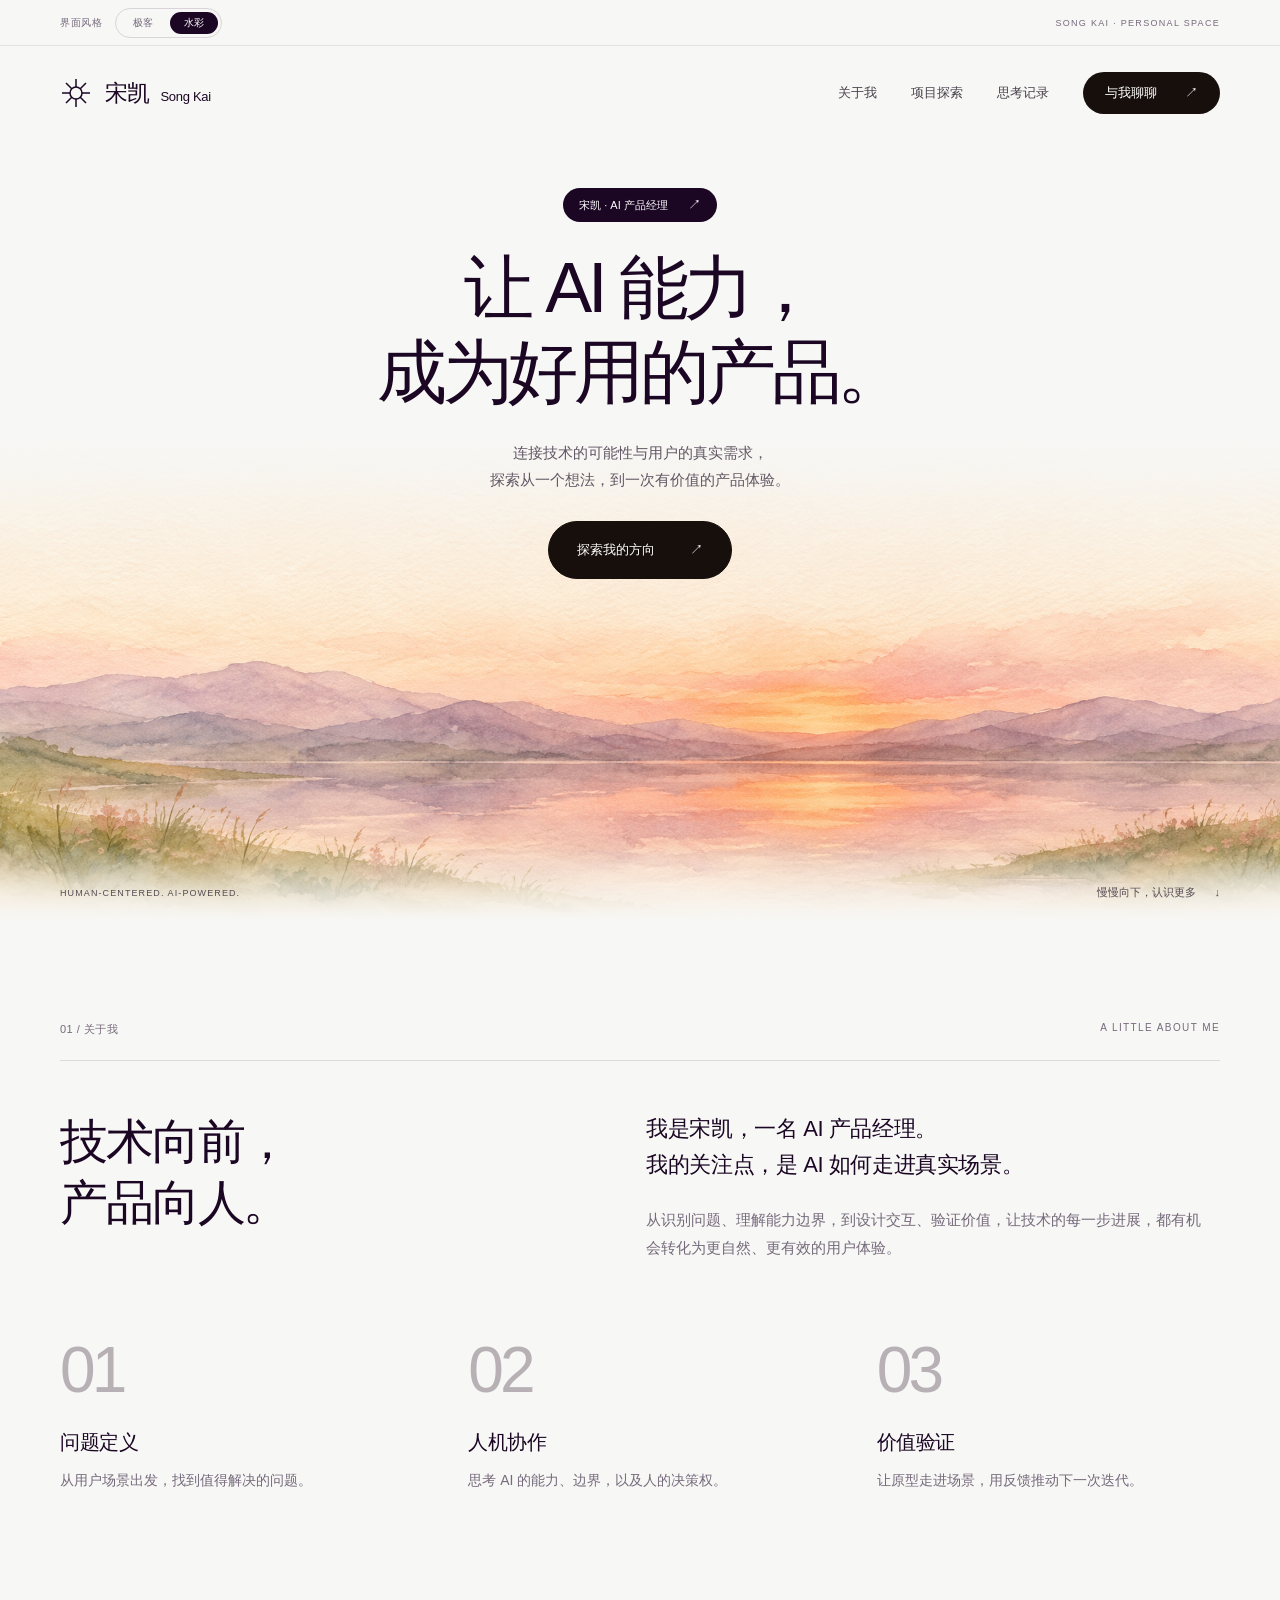
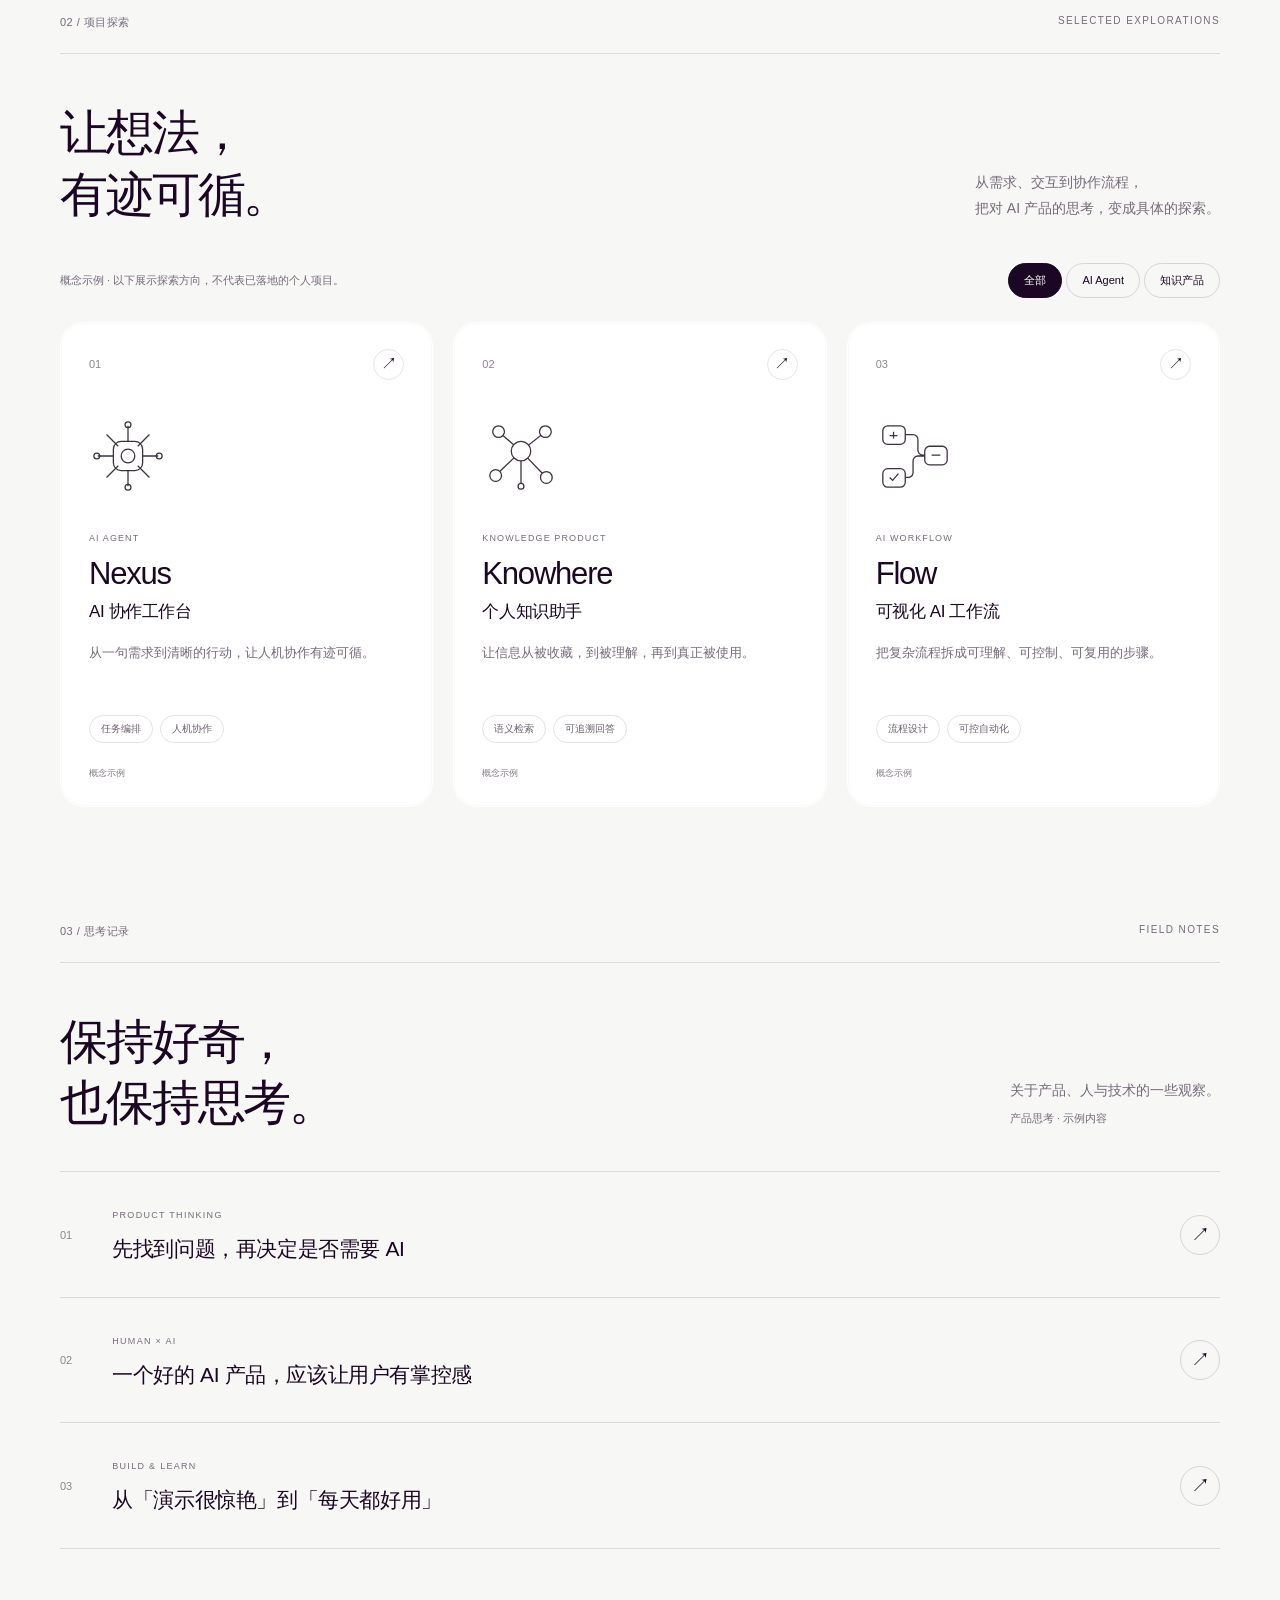
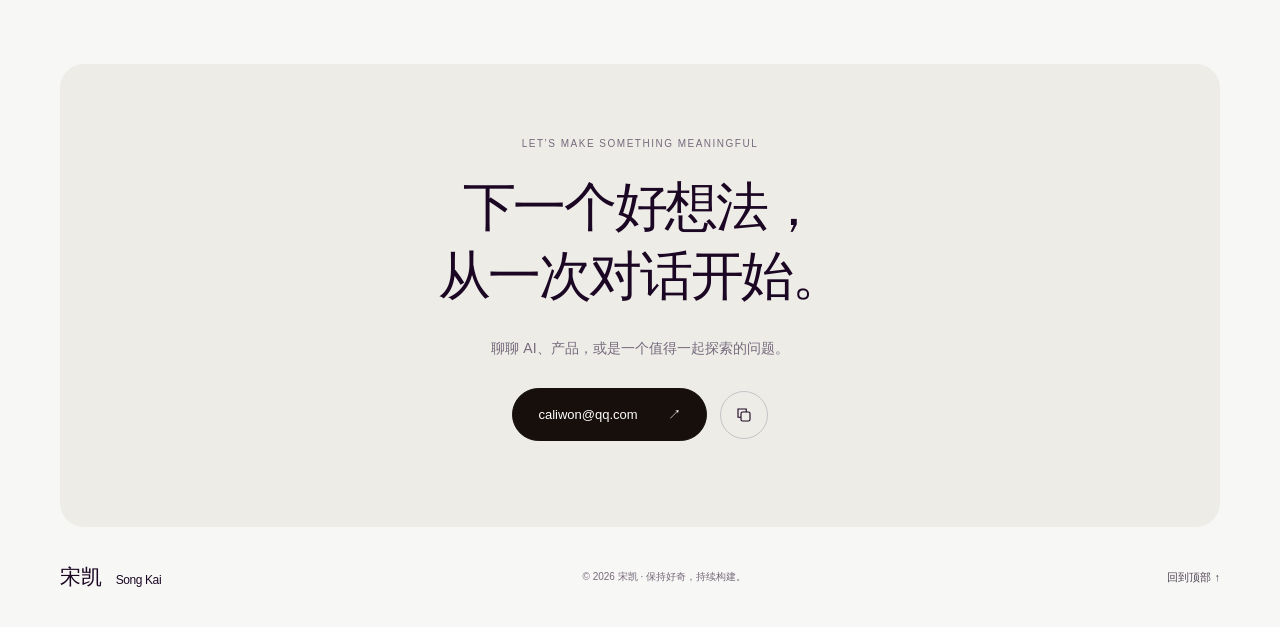
==== editorial.html @ 552deea8 "Add watercolor design with switchable original view" ====
<!doctype html>
<html lang="zh-CN">
<head>
  <meta charset="UTF-8">
  <meta name="viewport" content="width=device-width, initial-scale=1">
  <meta name="theme-color" content="#f7f7f5">
  <meta name="description" content="宋凯 · AI 产品经理。在技术的可能与人的需要之间，探索有价值的产品体验。">
  <title>宋凯 Song Kai · AI 产品经理 · 水彩版</title>
  <link rel="icon" href="assets/favicon-editorial.svg" type="image/svg+xml">
  <link rel="stylesheet" href="editorial.css">
  <link rel="stylesheet" href="style-switcher.css">
  <script src="script.js" defer></script>
</head>
<body class="editorial">
  <a class="skip-link" href="#main">跳转到主要内容</a>
  <div class="style-bar"><div class="style-bar-inner"><span class="style-label">界面风格</span><div class="style-switch" role="group" aria-label="切换网站风格"><a href="index.html">极客</a><a href="editorial.html" aria-current="page">水彩</a></div><span class="style-bar-note">SONG KAI · PERSONAL SPACE</span></div></div>
  <header class="header wrap">
    <a class="brand" href="#" aria-label="宋凯，返回首页"><svg class="brand-mark" viewBox="0 0 32 32" fill="none" stroke="currentColor" stroke-width="1.5" aria-hidden="true"><path d="M16 2v28M2 16h28M6 6l20 20M6 26L26 6"/><circle cx="16" cy="16" r="6" fill="#f7f7f5"/></svg><span>宋凯<span class="brand-en">Song Kai</span></span></a>
    <button class="menu-toggle" aria-controls="nav" aria-expanded="false" aria-label="打开导航"><span></span><span></span></button>
    <nav id="nav" aria-label="主导航"><a href="#about">关于我</a><a href="#work">项目探索</a><a href="#notes">思考记录</a><a class="nav-contact" href="#contact">与我聊聊 <span>↗</span></a></nav>
  </header>
  <main id="main">
    <section class="hero" aria-labelledby="hero-title">
      <div class="hero-copy wrap">
        <p class="announcement">宋凯 · AI 产品经理 <span>↗</span></p>
        <h1 id="hero-title">让 AI 能力，<br>成为好用的产品。</h1>
        <p class="hero-description">连接技术的可能性与用户的真实需求，<br>探索从一个想法，到一次有价值的产品体验。</p>
        <a class="button primary" href="#work">探索我的方向 <span>↗</span></a>
      </div>
      <figure class="landscape" aria-hidden="true"><img src="assets/sunset-watercolor.png" alt="" width="2172" height="724" fetchpriority="high"></figure>
      <div class="hero-foot wrap"><span>HUMAN-CENTERED. AI-POWERED.</span><a href="#about">慢慢向下，认识更多 <span>↓</span></a></div>
    </section>

    <section id="about" class="about wrap section-space" aria-labelledby="about-title">
      <div class="section-label"><span>01 / 关于我</span><span>A LITTLE ABOUT ME</span></div>
      <div class="about-intro"><h2 id="about-title">技术向前，<br>产品向人。</h2><div><p class="lead">我是宋凯，一名 AI 产品经理。<br>我的关注点，是 AI 如何走进真实场景。</p><p class="body-copy">从识别问题、理解能力边界，到设计交互、验证价值，让技术的每一步进展，都有机会转化为更自然、更有效的用户体验。</p></div></div>
      <div class="principles"><article><span class="principle-index">01</span><h3>问题定义</h3><p>从用户场景出发，找到值得解决的问题。</p></article><article><span class="principle-index">02</span><h3>人机协作</h3><p>思考 AI 的能力、边界，以及人的决策权。</p></article><article><span class="principle-index">03</span><h3>价值验证</h3><p>让原型走进场景，用反馈推动下一次迭代。</p></article></div>
    </section>

    <section id="work" class="work wrap section-space" aria-labelledby="work-title">
      <div class="section-label"><span>02 / 项目探索</span><span>SELECTED EXPLORATIONS</span></div>
      <div class="section-title-row"><h2 id="work-title">让想法，<br>有迹可循。</h2><p class="section-description">从需求、交互到协作流程，<br>把对 AI 产品的思考，变成具体的探索。</p></div>
      <div class="work-toolbar"><p>概念示例 · 以下展示探索方向，不代表已落地的个人项目。</p><div class="filters" role="group" aria-label="按项目类型筛选"><button class="active" data-filter="all" aria-pressed="true">全部</button><button data-filter="agent" aria-pressed="false">AI Agent</button><button data-filter="knowledge" aria-pressed="false">知识产品</button></div></div>
      <div class="project-grid">
        <button class="project-card" data-category="agent" data-project="copilot" aria-haspopup="dialog"><div class="project-card-top"><span class="project-number">01</span><span class="round-arrow">↗</span></div><svg class="project-symbol" viewBox="0 0 80 80" fill="none" stroke="currentColor" stroke-width="1.3" aria-hidden="true"><rect x="25" y="25" width="30" height="30" rx="8"/><circle cx="40" cy="40" r="7"/><path d="M40 9v16M40 55v16M9 40h16M55 40h16M18 18l12 12M50 50l12 12M18 62l12-12M50 30l12-12"/><circle cx="40" cy="8" r="3"/><circle cx="72" cy="40" r="3"/><circle cx="40" cy="72" r="3"/><circle cx="8" cy="40" r="3"/></svg><div class="project-kicker">AI AGENT</div><h3>Nexus<span>AI 协作工作台</span></h3><p>从一句需求到清晰的行动，让人机协作有迹可循。</p><div class="project-tags"><span>任务编排</span><span>人机协作</span></div><span class="concept-label">概念示例</span></button>
        <button class="project-card" data-category="knowledge" data-project="knowledge" aria-haspopup="dialog"><div class="project-card-top"><span class="project-number">02</span><span class="round-arrow">↗</span></div><svg class="project-symbol" viewBox="0 0 80 80" fill="none" stroke="currentColor" stroke-width="1.3" aria-hidden="true"><path d="M40 35L18 16M40 35l24-19M40 35L15 59M40 35l25 26M40 35v36"/><circle cx="40" cy="35" r="10" fill="#fff"/><circle cx="17" cy="15" r="6" fill="#fff"/><circle cx="65" cy="15" r="6" fill="#fff"/><circle cx="14" cy="60" r="6" fill="#fff"/><circle cx="66" cy="62" r="6" fill="#fff"/><circle cx="40" cy="71" r="3" fill="#fff"/></svg><div class="project-kicker">KNOWLEDGE PRODUCT</div><h3>Knowhere<span>个人知识助手</span></h3><p>让信息从被收藏，到被理解，再到真正被使用。</p><div class="project-tags"><span>语义检索</span><span>可追溯回答</span></div><span class="concept-label">概念示例</span></button>
        <button class="project-card" data-category="agent" data-project="flow" aria-haspopup="dialog"><div class="project-card-top"><span class="project-number">03</span><span class="round-arrow">↗</span></div><svg class="project-symbol" viewBox="0 0 80 80" fill="none" stroke="currentColor" stroke-width="1.3" aria-hidden="true"><rect x="7" y="9" width="23" height="19" rx="5"/><rect x="50" y="30" width="23" height="19" rx="5"/><rect x="7" y="53" width="23" height="19" rx="5"/><path d="M30 18h8a5 5 0 0 1 5 5v11a5 5 0 0 0 5 5h2M50 40h-7a5 5 0 0 0-5 5v12a5 5 0 0 1-5 5h-3M57 39h9M18 15v7M14 19h8M14 62l3 3 6-7"/></svg><div class="project-kicker">AI WORKFLOW</div><h3>Flow<span>可视化 AI 工作流</span></h3><p>把复杂流程拆成可理解、可控制、可复用的步骤。</p><div class="project-tags"><span>流程设计</span><span>可控自动化</span></div><span class="concept-label">概念示例</span></button>
      </div><p class="filter-status sr-only" aria-live="polite"></p>
    </section>

    <section id="notes" class="notes wrap section-space" aria-labelledby="notes-title">
      <div class="section-label"><span>03 / 思考记录</span><span>FIELD NOTES</span></div>
      <div class="section-title-row"><h2 id="notes-title">保持好奇，<br>也保持思考。</h2><p class="section-description">关于产品、人与技术的一些观察。<br><span class="sample-caption">产品思考 · 示例内容</span></p></div>
      <div class="notes-list"><button data-note="problem" aria-haspopup="dialog"><span class="note-index">01</span><div><span class="note-category">PRODUCT THINKING</span><h3>先找到问题，再决定是否需要 AI</h3></div><span class="note-end" aria-hidden="true">↗</span></button><button data-note="trust" aria-haspopup="dialog"><span class="note-index">02</span><div><span class="note-category">HUMAN × AI</span><h3>一个好的 AI 产品，应该让用户有掌控感</h3></div><span class="note-end" aria-hidden="true">↗</span></button><button data-note="evaluation" aria-haspopup="dialog"><span class="note-index">03</span><div><span class="note-category">BUILD & LEARN</span><h3>从「演示很惊艳」到「每天都好用」</h3></div><span class="note-end" aria-hidden="true">↗</span></button></div>
    </section>

    <section id="contact" class="contact wrap" aria-labelledby="contact-title"><div class="contact-panel"><p class="eyebrow">LET’S MAKE SOMETHING MEANINGFUL</p><h2 id="contact-title">下一个好想法，<br>从一次对话开始。</h2><p class="contact-description">聊聊 AI、产品，或是一个值得一起探索的问题。</p><div class="contact-actions"><a class="button primary" href="mailto:caliwon@qq.com">caliwon@qq.com <span>↗</span></a><button class="copy-email" aria-label="复制邮箱地址" title="复制邮箱地址"><svg viewBox="0 0 24 24" fill="none" stroke="currentColor" stroke-width="1.5" aria-hidden="true"><rect x="8" y="8" width="12" height="12" rx="2"/><path d="M15 8V4H4v11h4"/></svg></button></div><p class="copy-status" aria-live="polite"></p></div></section>
  </main>
  <footer class="footer wrap"><a class="footer-brand" href="#">宋凯 <span>Song Kai</span></a><span>© <span id="year">2026</span> 宋凯 · 保持好奇，持续构建。</span><a href="#">回到顶部 ↑</a></footer>
  <dialog id="detail-dialog" aria-labelledby="dialog-title"><div class="dialog-top"><span id="dialog-kicker" class="eyebrow"></span><button class="dialog-close" aria-label="关闭详情">×</button></div><h2 id="dialog-title"></h2><div id="dialog-content"></div><button class="button dialog-done">返回探索 <span>↗</span></button></dialog>
</body>
</html>
---- editorial.css ----
@charset "UTF-8";
:root {
  color-scheme: light;
  --ink: #1b0624;
  --espresso: #160f0c;
  --muted: #766a7c;
  --body: #444444;
  --canvas: #f7f7f5;
  --bone: #edece7;
  --line: #dedbd7;
  --font: "Inter", "Helvetica Neue", -apple-system, BlinkMacSystemFont, "Segoe UI", "PingFang SC", "Microsoft YaHei", sans-serif;
}
* { box-sizing: border-box; }
html { scroll-behavior: smooth; scroll-padding-top: 36px; }
body { margin: 0; background: var(--canvas); color: var(--ink); font-family: var(--font); -webkit-font-smoothing: antialiased; font-feature-settings: "cv03", "cv04", "cv09", "cv11", "tnum"; }
button, a { -webkit-tap-highlight-color: transparent; touch-action: manipulation; }
a { color: inherit; text-decoration: none; }
button { color: inherit; font: inherit; cursor: pointer; }
button:focus-visible, a:focus-visible { outline: 2px solid var(--ink); outline-offset: 5px; }
::selection { color: #fff; background: #4b3d4d; }
.wrap { width: min(100%, 1320px); margin: 0 auto; padding-left: 60px; padding-right: 60px; }
.header { height: 94px; display: flex; justify-content: space-between; align-items: center; gap: 36px; }
.brand { display: flex; align-items: center; gap: 13px; font-size: 23px; font-weight: 500; letter-spacing: -.8px; }
.brand-mark { width: 32px; height: 32px; }
.brand-en { margin-left: 11px; font-size: 13px; font-weight: 400; letter-spacing: -.3px; }
.header nav { display: flex; gap: 34px; align-items: center; font-size: 13px; color: #49414c; }
.header nav a:not(.nav-contact):hover { text-decoration: underline; text-underline-offset: 6px; }
.nav-contact { display: flex; align-items: center; gap: 28px; background: var(--espresso); color: #fff; padding: 12px 22px; border-radius: 999px; }
.nav-contact:hover, .primary:hover { background: #3a2d39; }
.menu-toggle { display: none; }
.hero { min-height: 780px; position: relative; isolation: isolate; overflow: hidden; }
.hero-copy { position: relative; z-index: 2; text-align: center; padding-top: 48px; }
.announcement { display: inline-flex; align-items: center; gap: 20px; background: var(--ink); color: #fff; border-radius: 999px; padding: 8px 16px; margin: 0 0 24px; font-size: 11px; font-weight: 400; }
.announcement span { font-size: 13px; }
h1 { font-size: clamp(48px, 5.5vw, 76px); line-height: 1.19; letter-spacing: -.06em; font-weight: 400; margin: 0; }
.hero-description { font-size: 15px; line-height: 1.85; color: #625765; margin: 25px 0 27px; }
.button { display: inline-flex; justify-content: center; align-items: center; gap: 30px; border: 1px solid var(--line); border-radius: 999px; padding: 16px 25px; font-size: 13px; line-height: 1.5; background: transparent; transition: background .18s; }
.primary { background: var(--espresso); color: #fff; border-color: var(--espresso); }
.hero .button { padding: 18px 28px; gap: 35px; }
.landscape { position: absolute; inset: auto 0 0; height: 480px; margin: 0; z-index: 0; pointer-events: none; }
.landscape img { width: 100%; height: 100%; object-fit: cover; object-position: center 55%; display: block; }
.landscape::before { content: ""; position: absolute; inset: -1px 0 0; background: linear-gradient(to bottom, var(--canvas) 0%, #f7f7f5d9 8%, #f7f7f580 19%, #f7f7f500 40%); }
.landscape::after { content: ""; position: absolute; inset: 0 0 -1px; background: linear-gradient(to top, var(--canvas) 0%, #f7f7f5c0 3%, #f7f7f500 16%); }
.hero-foot { position: absolute; z-index: 2; left: 50%; bottom: 20px; transform: translateX(-50%); display: flex; justify-content: space-between; align-items: center; color: #564b52; font-size: 9px; letter-spacing: 1.1px; }
.hero-foot a { font-size: 11px; letter-spacing: 0; }
.hero-foot a span { margin-left: 15px; }
.section-space { padding-top: 102px; padding-bottom: 15px; }
.section-label { display: flex; justify-content: space-between; font-size: 11px; color: var(--muted); padding-bottom: 23px; border-bottom: 1px solid var(--line); letter-spacing: .5px; }
.section-label span:last-child { font-size: 10px; letter-spacing: 1.4px; }
h2 { font-size: 48px; line-height: 1.28; font-weight: 400; letter-spacing: -.045em; margin: 0; }
.about-intro { display: grid; grid-template-columns: 1fr 1.18fr; gap: 100px; padding-top: 50px; }
.lead { font-size: 22px; line-height: 1.65; letter-spacing: -.4px; margin: 0 0 22px; }
.body-copy { font-size: 15px; line-height: 1.9; color: var(--muted); margin: 0; max-width: 560px; }
.principles { margin-top: 62px; display: grid; grid-template-columns: repeat(3, 1fr); gap: 65px; }
.principles article { padding: 10px 0 5px; }
.principle-index { display: block; font-size: 64px; line-height: 1.1; font-weight: 400; letter-spacing: -.06em; color: #b7b1b6; margin-bottom: 24px; }
.principles h3 { font-size: 20px; letter-spacing: -.5px; font-weight: 500; margin: 0 0 12px; }
.principles p { font-size: 14px; line-height: 1.8; color: var(--muted); margin: 0; }
.section-title-row { display: flex; justify-content: space-between; align-items: flex-end; gap: 40px; margin-top: 48px; }
.section-description { color: var(--muted); font-size: 14px; line-height: 1.9; margin: 0 0 3px; max-width: 420px; }
.work-toolbar { margin: 38px 0 24px; display: flex; justify-content: space-between; align-items: center; gap: 24px; }
.work-toolbar p { font-size: 11px; line-height: 1.7; color: var(--muted); margin: 0; }
.filters { display: flex; gap: 4px; flex-shrink: 0; }
.filters button { padding: 8px 15px; border: 1px solid #d9d4d9; background: transparent; border-radius: 999px; font-size: 11px; line-height: 1.5; }
.filters button.active { border-color: var(--ink); background: var(--ink); color: white; }
.filters button:not(.active):hover { background: var(--bone); }
.project-grid { display: grid; grid-template-columns: repeat(3, 1fr); gap: 20px; }
.project-card { background: #fff; border: 1px solid transparent; border-radius: 24px; padding: 26px 28px; text-align: left; position: relative; min-width: 0; box-shadow: inset 0 0 0 1px #00000006; transition: border-color .2s, background .2s; }
.project-card:hover { border-color: #d4cdd4; background: #fefefd; }
.project-card[hidden] { display: none; }
.project-card-top { display: flex; justify-content: space-between; align-items: center; }
.project-number { color: #8e858e; font-size: 11px; }
.round-arrow { display: flex; align-items: center; justify-content: center; width: 31px; height: 31px; border: 1px solid #e8e4e7; border-radius: 50%; font-size: 16px; }
.project-card:hover .round-arrow { color: #fff; background: var(--ink); border-color: var(--ink); }
.project-symbol { display: block; width: 78px; height: 78px; margin: 37px 0 38px; color: #3c303c; }
.project-kicker { font-size: 9px; color: var(--muted); letter-spacing: 1.1px; margin-bottom: 13px; }
.project-card h3 { font-size: 31px; font-weight: 400; letter-spacing: -1.2px; margin: 0 0 18px; }
.project-card h3 span { display: block; margin-top: 8px; font-size: 17px; letter-spacing: -.4px; }
.project-card p { font-size: 13px; line-height: 1.85; color: var(--muted); margin: 0; min-height: 49px; }
.project-tags { display: flex; gap: 7px; flex-wrap: wrap; margin-top: 25px; }
.project-tags span { padding: 6px 11px; border: 1px solid #e5e1e4; border-radius: 999px; font-size: 10px; color: #6b616e; }
.concept-label { display: block; font-size: 9px; color: #827a83; margin-top: 24px; }
.sample-caption { font-size: 11px; }
.notes-list { margin-top: 38px; }
.notes-list button { display: flex; align-items: center; width: 100%; gap: 40px; padding: 32px 0; text-align: left; border: 0; border-top: 1px solid var(--line); background: transparent; }
.notes-list button:last-child { border-bottom: 1px solid var(--line); }
.note-index { color: #90858e; font-size: 11px; }
.note-category { font-size: 9px; letter-spacing: 1.3px; color: var(--muted); }
.notes-list h3 { font-size: 21px; font-weight: 400; margin: 11px 0 0; letter-spacing: -.4px; line-height: 1.5; }
.note-end { display: flex; justify-content: center; align-items: center; width: 40px; height: 40px; border: 1px solid #d9d3d9; border-radius: 999px; font-size: 19px; margin-left: auto; flex-shrink: 0; }
.notes-list button:hover .note-end { color: #fff; background: var(--ink); }
.notes-list button:hover h3 { text-decoration: underline; text-underline-offset: 6px; text-decoration-thickness: 1px; }
.contact { margin-top: 100px; }
.contact-panel { text-align: center; background: var(--bone); border-radius: 24px; padding: 74px 30px 53px; }
.eyebrow { font-size: 10px; letter-spacing: 1.5px; color: var(--muted); margin: 0 0 24px; }
.contact h2 { font-size: 53px; line-height: 1.3; }
.contact-description { font-size: 14px; color: var(--muted); line-height: 1.8; margin: 25px 0 27px; }
.contact-actions { display: flex; justify-content: center; align-items: center; gap: 13px; }
.copy-email { width: 48px; height: 48px; border: 1px solid #c9c2c9; border-radius: 50%; background: transparent; display: flex; align-items: center; justify-content: center; }
.copy-email svg { width: 18px; height: 18px; }
.copy-email:hover { background: #fff9; }
.copy-status { min-height: 18px; margin: 15px 0 0; font-size: 12px; color: #59445a; }
.footer { display: flex; align-items: center; justify-content: space-between; gap: 20px; padding-top: 36px; padding-bottom: 36px; color: var(--muted); font-size: 10px; }
.footer-brand { font-size: 21px; color: var(--ink); font-weight: 500; letter-spacing: -.4px; }
.footer-brand span { font-size: 12px; font-weight: 400; margin-left: 9px; }
.footer>a:last-child { color: #514556; font-size: 11px; }
dialog { width: min(700px, calc(100% - 32px)); max-height: 85vh; padding: 33px 38px; color: var(--ink); background: var(--canvas); border: 1px solid #d9d2db; border-radius: 24px; }
dialog::backdrop { background: #1b062461; backdrop-filter: blur(5px); }
.dialog-top { display: flex; align-items: center; justify-content: space-between; gap: 18px; }
.dialog-top .eyebrow { margin: 0; line-height: 1.8; }
.dialog-close { display: flex; align-items: center; justify-content: center; border: 1px solid #d9d2db; width: 36px; height: 36px; flex-shrink: 0; border-radius: 50%; background: transparent; font-size: 25px; }
dialog h2 { font-size: 29px; line-height: 1.5; letter-spacing: -.8px; margin: 28px 0 24px; }
#dialog-content { color: var(--body); font-size: 14px; line-height: 1.9; }
#dialog-content h3 { font-size: 17px; font-weight: 500; color: var(--ink); margin: 26px 0 10px; }
#dialog-content p { margin: 0 0 16px; }
#dialog-content ul { padding-left: 20px; }
#dialog-content .detail-notice { padding: 14px 17px; background: var(--bone); border-radius: 12px; font-size: 11px; line-height: 1.8; color: #65596a; }
.dialog-done { margin-top: 20px; background: var(--espresso); color: #fff; }
.sr-only { position: absolute; width: 1px; height: 1px; padding: 0; margin: -1px; overflow: hidden; clip: rect(0,0,0,0); white-space: nowrap; border: 0; }
.skip-link { position: fixed; top: -70px; left: 20px; z-index: 20; border-radius: 999px; background: var(--ink); color: #fff; padding: 12px 20px; font-size: 13px; }
.skip-link:focus { top: 10px; }
@media (min-width: 1600px) { .hero { min-height: 850px; }.landscape { height: 530px; }.hero-copy { padding-top: 65px; } }
@media (max-width: 1100px) {
  .wrap { padding-left: 36px; padding-right: 36px; }
  .about-intro { gap: 60px; }
  .principles { gap: 36px; }
  .project-card { padding: 24px; }
  .project-card h3 { font-size: 29px; }
  .project-card p { min-height: 72px; }
  .project-tags { gap: 6px; }
  .project-tags span { padding: 5px 8px; font-size: 9px; }
}
@media (max-width: 800px) {
  .header { height: 84px; gap: 20px; }
  .brand-en { display: none; }
  .header nav { gap: 22px; font-size: 12px; }
  .nav-contact { padding: 11px 17px; gap: 15px; }
  .hero { min-height: 720px; }
  .hero-copy { padding-top: 45px; }
  h1 { font-size: 59px; }
  .hero-description { font-size: 14px; }
  .landscape { height: 380px; }
  .landscape img { object-position: center bottom; }
  .section-space { padding-top: 75px; }
  h2 { font-size: 41px; }
  .about-intro { gap: 42px; grid-template-columns: .9fr 1.1fr; }
  .lead { font-size: 19px; }
  .body-copy { font-size: 13px; }
  .principles { gap: 25px; margin-top: 45px; }
  .principle-index { font-size: 53px; }
  .principles h3 { font-size: 18px; }
  .principles p { font-size: 12px; }
  .section-description { font-size: 12px; }
  .work-toolbar { align-items: flex-start; flex-direction: column; gap: 17px; }
  .project-grid { gap: 14px; grid-template-columns: 1fr; }
  .project-card { display: grid; grid-template-columns: 95px 1fr; column-gap: 25px; padding: 27px; }
  .project-card-top { grid-column: 1 / -1; margin-bottom: 12px; }
  .project-symbol { grid-row: 2 / 6; grid-column: 1; width: 78px; margin: 35px 0; }
  .project-kicker, .project-card h3, .project-card p, .project-tags { grid-column: 2; }
  .project-card h3 { margin-bottom: 14px; }
  .project-card p { min-height: 0; }
  .project-tags { margin-top: 16px; }
  .project-tags span { font-size: 10px; padding: 6px 10px; }
  .concept-label { grid-column: 2; margin-top: 20px; }
  .notes-list h3 { font-size: 18px; }
  .notes-list button { gap: 25px; }
  .contact { margin-top: 75px; }
  .contact h2 { font-size: 44px; }
  .contact-panel { padding: 60px 25px 40px; }
}
@media (max-width: 560px) {
  .wrap { padding-left: 23px; padding-right: 23px; }
  .header { position: relative; z-index: 5; height: 76px; }
  .brand { font-size: 21px; gap: 10px; }
  .brand-en { display: inline; font-size: 12px; }
  .brand-mark { width: 27px; height: 27px; }
  .menu-toggle { display: flex; flex-direction: column; align-items: center; justify-content: center; gap: 6px; width: 40px; height: 40px; background: transparent; border: 1px solid #d8d1d8; border-radius: 50%; }
  .menu-toggle span { width: 16px; height: 1px; background: var(--ink); }
  .header nav { display: none; position: absolute; top: 75px; left: 0; right: 0; flex-direction: column; gap: 0; align-items: stretch; padding: 8px 23px 20px; background: var(--canvas); border-bottom: 1px solid var(--line); }
  .header nav.open { display: flex; }
  .header nav a { padding: 15px 18px; border-radius: 999px; }
  .nav-contact { justify-content: space-between; margin-top: 7px; }
  .hero { min-height: 665px; }
  .hero-copy { padding-top: 32px; }
  .announcement { font-size: 10px; padding: 7px 13px; gap: 17px; margin-bottom: 24px; }
  h1 { font-size: clamp(35px, 10vw, 51px); letter-spacing: -.065em; line-height: 1.3; }
  .hero-description { font-size: 12px; line-height: 1.9; margin: 22px 0 25px; }
  .hero .button { font-size: 12px; padding: 15px 23px; gap: 28px; }
  .landscape { height: 340px; }
  .landscape img { object-position: 50% 60%; }
  .landscape::before { background: linear-gradient(to bottom, var(--canvas), #f7f7f580 17%, transparent 40%); }
  .hero-foot { bottom: 20px; font-size: 6px; letter-spacing: .5px; }
  .hero-foot a { font-size: 9px; }
  .hero-foot a span { margin-left: 7px; }
  .section-space { padding-top: 57px; padding-bottom: 0; }
  .section-label { font-size: 10px; padding-bottom: 19px; }
  .section-label span:last-child { font-size: 7px; letter-spacing: 1px; }
  h2 { font-size: 35px; line-height: 1.35; }
  .about-intro { grid-template-columns: 1fr; gap: 28px; padding-top: 30px; }
  .about-intro h2 br { display: none; }
  .lead { font-size: 18px; margin-bottom: 16px; }
  .body-copy { font-size: 13px; line-height: 1.95; }
  .principles { grid-template-columns: 1fr; gap: 0; margin-top: 32px; }
  .principles article { display: grid; grid-template-columns: 58px 1fr; column-gap: 20px; padding: 20px 0; border-top: 1px solid var(--line); }
  .principle-index { grid-row: 1 / 3; font-size: 41px; margin: 0; align-self: center; }
  .principles h3 { font-size: 16px; margin-bottom: 9px; }
  .principles p { font-size: 12px; }
  .section-title-row { align-items: flex-start; flex-direction: column; margin-top: 30px; gap: 22px; }
  .section-description { font-size: 13px; }
  .work-toolbar { margin: 25px 0 20px; gap: 17px; }
  .work-toolbar p { font-size: 10px; line-height: 1.8; }
  .filters button { padding: 7px 15px; font-size: 11px; }
  .project-grid { gap: 17px; }
  .project-card { display: block; padding: 25px; }
  .project-card-top { margin-bottom: 0; }
  .project-symbol { width: 68px; height: 68px; margin: 25px 0 27px; }
  .project-card h3 { font-size: 33px; }
  .project-card h3 span { font-size: 17px; margin-top: 7px; }
  .project-card p { font-size: 13px; }
  .project-tags { margin-top: 20px; }
  .concept-label { margin-top: 20px; }
  .notes-list { margin-top: 27px; }
  .notes-list button { padding: 25px 0; gap: 16px; }
  .note-index { display: none; }
  .note-category { font-size: 8px; letter-spacing: 1px; }
  .notes-list h3 { font-size: 16px; line-height: 1.75; margin-top: 8px; }
  .note-end { width: 33px; height: 33px; font-size: 16px; }
  .contact { margin-top: 57px; }
  .contact-panel { padding: 43px 18px 30px; }
  .eyebrow { font-size: 8px; letter-spacing: .8px; margin-bottom: 22px; }
  .contact h2 { font-size: clamp(27px, 7.7vw, 36px); letter-spacing: -.06em; line-height: 1.4; }
  .contact-description { font-size: 12px; margin: 20px 0 24px; }
  .contact-actions { gap: 9px; }
  .contact-actions .button { padding: 13px 18px; font-size: 12px; gap: 17px; }
  .copy-email { width: 42px; height: 42px; flex-shrink: 0; }
  .copy-status { font-size: 10px; }
  .footer { flex-wrap: wrap; padding-top: 29px; padding-bottom: 29px; gap: 22px; font-size: 9px; }
  .footer-brand { width: 100%; }
  .footer>a:last-child { font-size: 10px; }
  dialog { padding: 23px; border-radius: 20px; }
  dialog h2 { font-size: 24px; }
  #dialog-content { font-size: 13px; }
  .dialog-top .eyebrow { font-size: 8px; }
}
@media (prefers-reduced-motion: reduce) { html { scroll-behavior: auto; } *, *::before, *::after { transition: none !important; } }
---- style-switcher.css ----
.style-bar{color:#a6b0b5;background:#0b0f12;border-bottom:1px solid #273036;font-family:-apple-system,BlinkMacSystemFont,"Segoe UI","PingFang SC",sans-serif}
.style-bar-inner{max-width:1280px;margin:0 auto;min-height:45px;padding:6px 60px;display:flex;align-items:center;gap:13px}
.style-label{font-size:10px;letter-spacing:.5px}
.style-switch{display:flex;gap:3px;padding:3px;border:1px solid #3a454b;border-radius:999px}
.style-switch a{display:block;text-decoration:none;color:inherit;padding:4px 14px;border-radius:999px;font-size:10px;line-height:1.4;transition:background .15s,color .15s}
.style-switch a[aria-current="page"]{background:#b7f36c;color:#17200f}
.style-switch a:hover{background:#263426;color:#b7f36c}
.style-switch a:focus-visible{outline:2px solid currentColor;outline-offset:3px}
.style-bar-note{margin-left:auto;font-size:9px;letter-spacing:1.3px}
.editorial .style-bar{background:#f7f7f5;color:#766a7c;border-bottom-color:#e5e2df}
.editorial .style-bar-inner{max-width:1320px}
.editorial .style-switch{border-color:#d9d4d9}
.editorial .style-switch a[aria-current="page"]{background:#1b0624;color:#fff}
.editorial .style-switch a:hover{background:#edece7;color:#1b0624}
.editorial .style-switch a[aria-current="page"]:hover{background:#1b0624;color:#fff}
@media(max-width:1100px){.style-bar-inner{padding-left:36px;padding-right:36px}}
@media(max-width:560px){.style-bar-inner{padding-left:23px;padding-right:23px;gap:10px}.style-bar-note{font-size:7px;letter-spacing:.5px}.style-switch a{padding:5px 12px}}
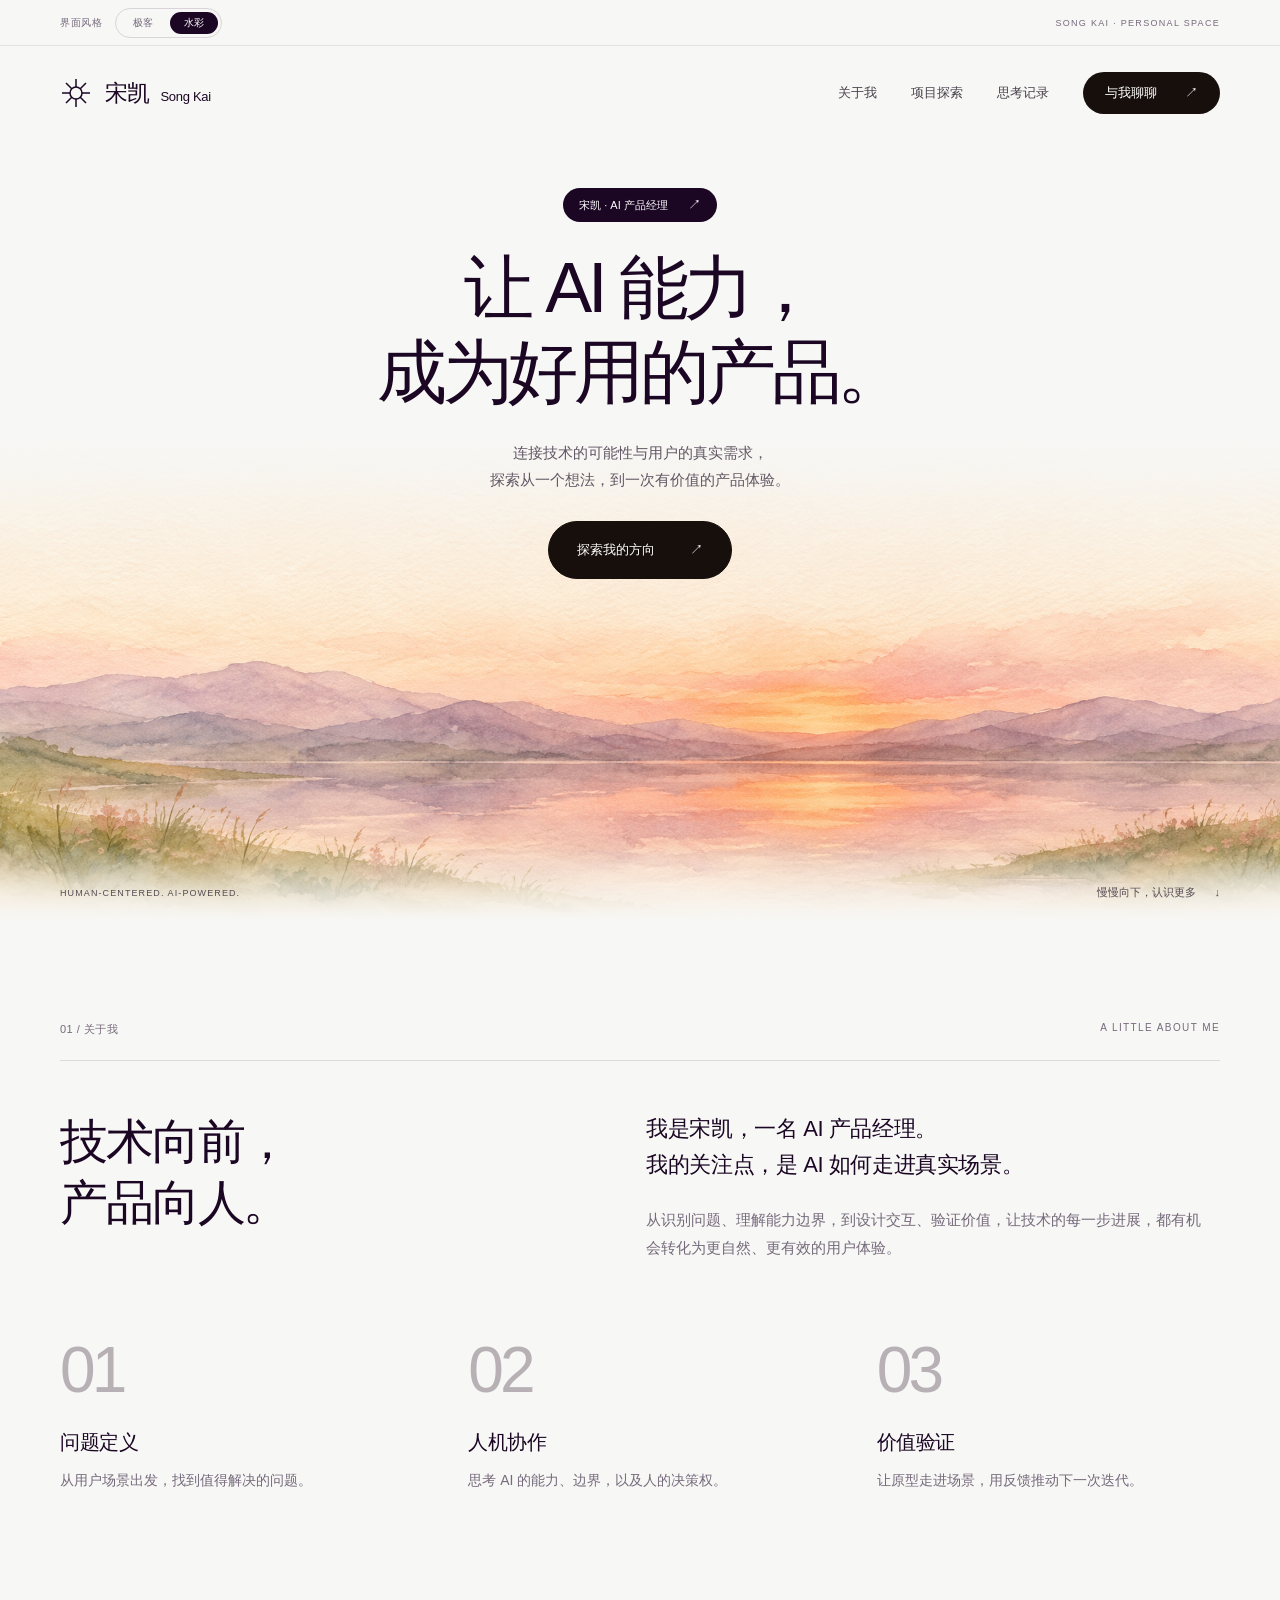
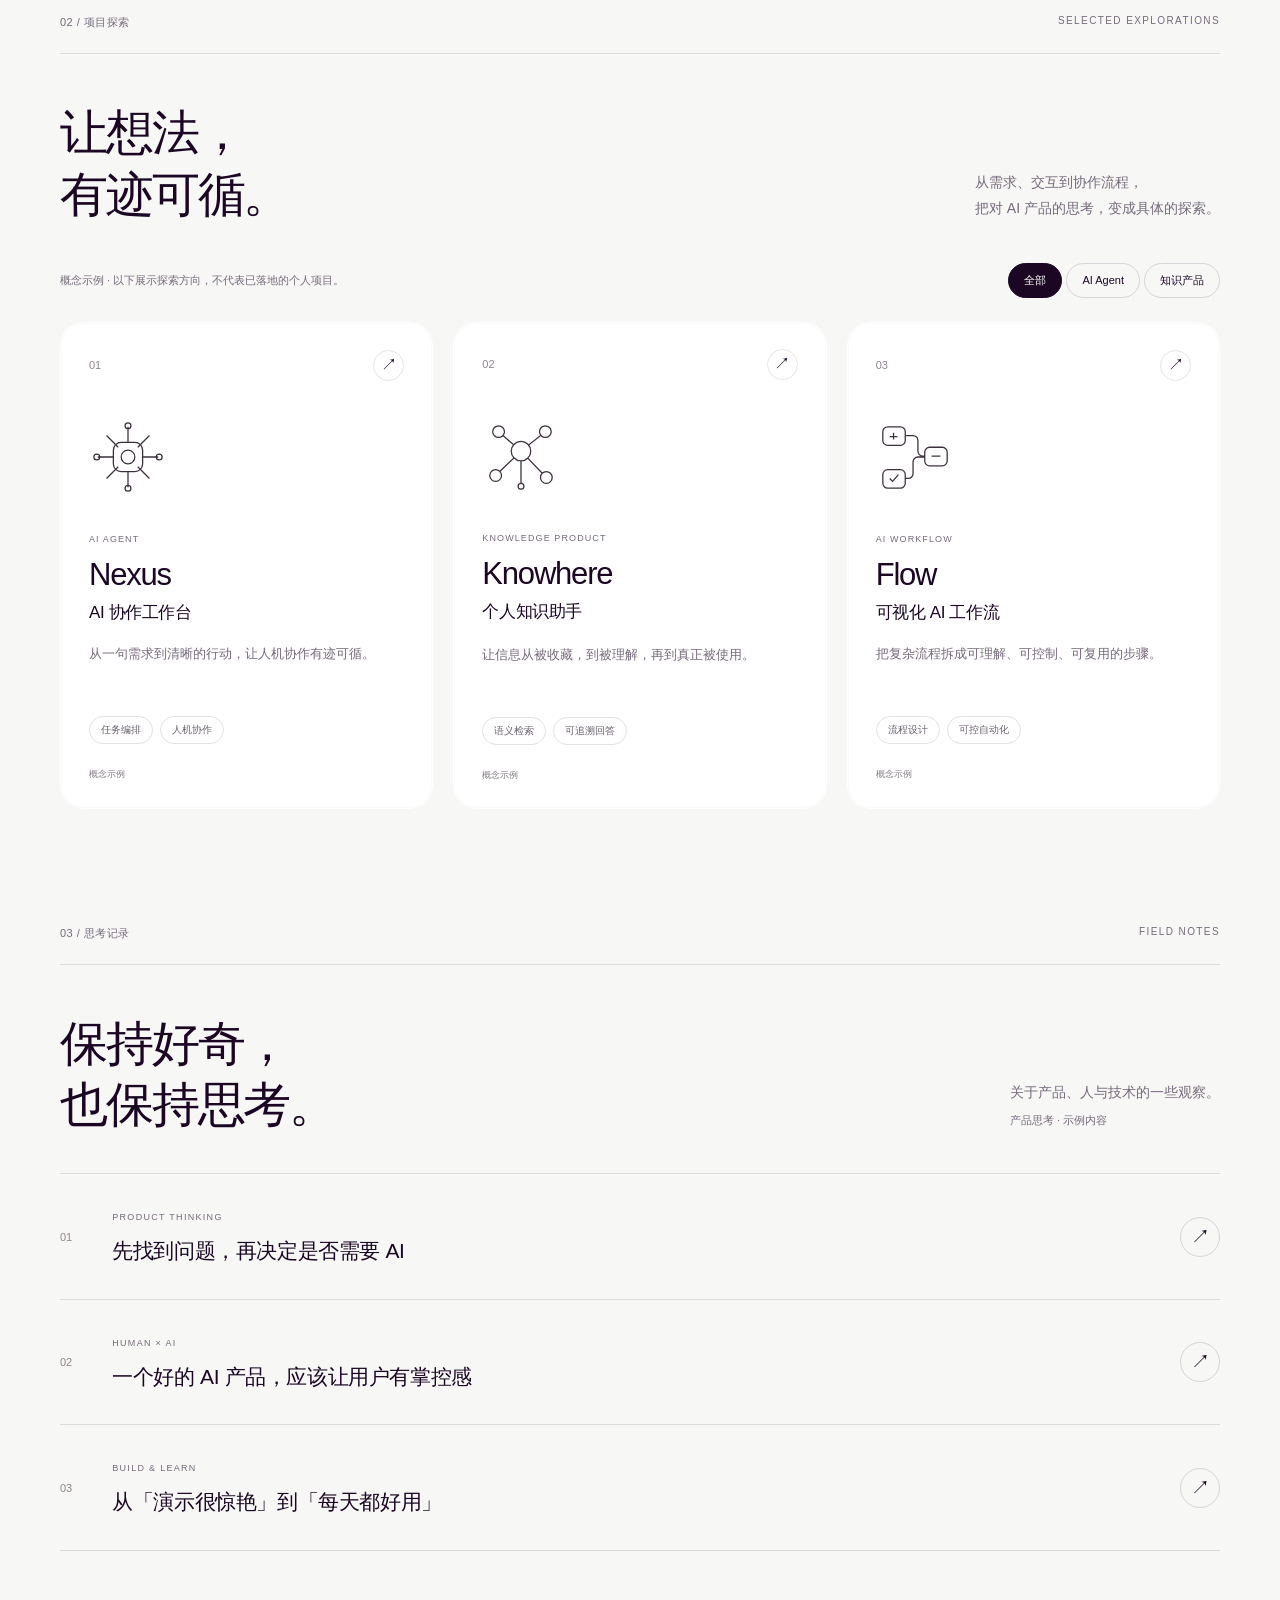
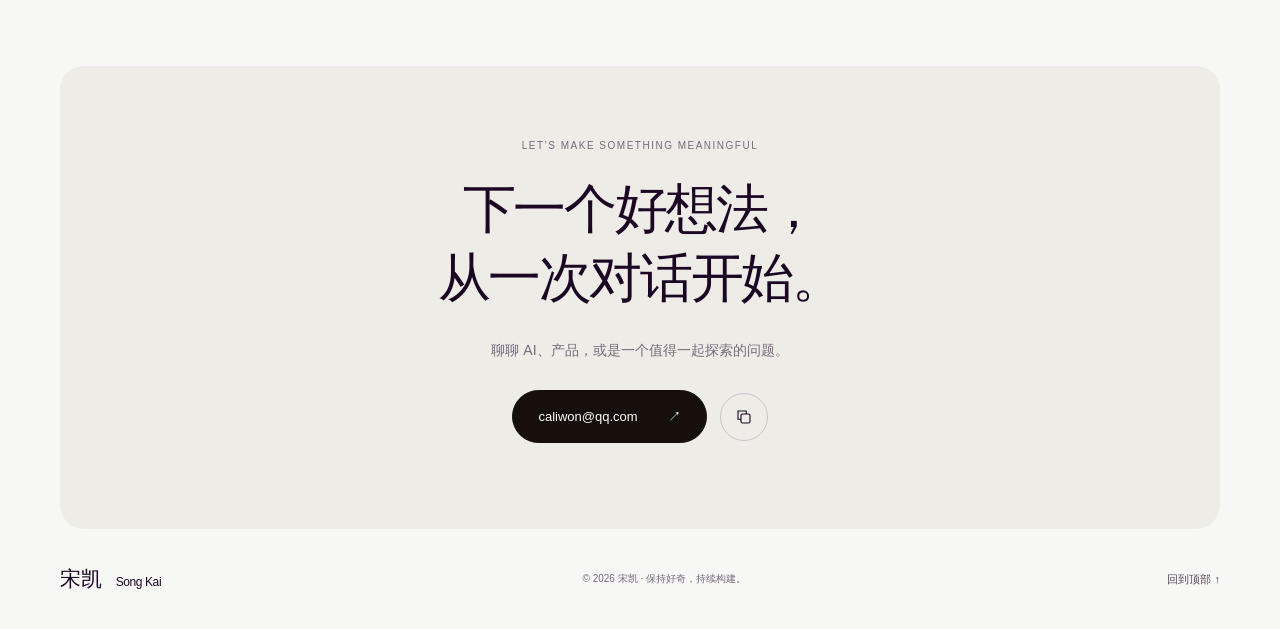
==== commit 63c42f12: "Link Knowhere title to Feishu knowledge page" ====
--- a/editorial.html
+++ b/editorial.html
@@ -43,7 +43,7 @@
       <div class="work-toolbar"><p>概念示例 · 以下展示探索方向，不代表已落地的个人项目。</p><div class="filters" role="group" aria-label="按项目类型筛选"><button class="active" data-filter="all" aria-pressed="true">全部</button><button data-filter="agent" aria-pressed="false">AI Agent</button><button data-filter="knowledge" aria-pressed="false">知识产品</button></div></div>
       <div class="project-grid">
         <button class="project-card" data-category="agent" data-project="copilot" aria-haspopup="dialog"><div class="project-card-top"><span class="project-number">01</span><span class="round-arrow">↗</span></div><svg class="project-symbol" viewBox="0 0 80 80" fill="none" stroke="currentColor" stroke-width="1.3" aria-hidden="true"><rect x="25" y="25" width="30" height="30" rx="8"/><circle cx="40" cy="40" r="7"/><path d="M40 9v16M40 55v16M9 40h16M55 40h16M18 18l12 12M50 50l12 12M18 62l12-12M50 30l12-12"/><circle cx="40" cy="8" r="3"/><circle cx="72" cy="40" r="3"/><circle cx="40" cy="72" r="3"/><circle cx="8" cy="40" r="3"/></svg><div class="project-kicker">AI AGENT</div><h3>Nexus<span>AI 协作工作台</span></h3><p>从一句需求到清晰的行动，让人机协作有迹可循。</p><div class="project-tags"><span>任务编排</span><span>人机协作</span></div><span class="concept-label">概念示例</span></button>
-        <button class="project-card" data-category="knowledge" data-project="knowledge" aria-haspopup="dialog"><div class="project-card-top"><span class="project-number">02</span><span class="round-arrow">↗</span></div><svg class="project-symbol" viewBox="0 0 80 80" fill="none" stroke="currentColor" stroke-width="1.3" aria-hidden="true"><path d="M40 35L18 16M40 35l24-19M40 35L15 59M40 35l25 26M40 35v36"/><circle cx="40" cy="35" r="10" fill="#fff"/><circle cx="17" cy="15" r="6" fill="#fff"/><circle cx="65" cy="15" r="6" fill="#fff"/><circle cx="14" cy="60" r="6" fill="#fff"/><circle cx="66" cy="62" r="6" fill="#fff"/><circle cx="40" cy="71" r="3" fill="#fff"/></svg><div class="project-kicker">KNOWLEDGE PRODUCT</div><h3>Knowhere<span>个人知识助手</span></h3><p>让信息从被收藏，到被理解，再到真正被使用。</p><div class="project-tags"><span>语义检索</span><span>可追溯回答</span></div><span class="concept-label">概念示例</span></button>
+        <article class="project-card" data-category="knowledge"><button class="project-card-action" type="button" data-project="knowledge" aria-haspopup="dialog" aria-label="查看 Knowhere 概念详情"></button><div class="project-card-top"><span class="project-number">02</span><span class="round-arrow">↗</span></div><svg class="project-symbol" viewBox="0 0 80 80" fill="none" stroke="currentColor" stroke-width="1.3" aria-hidden="true"><path d="M40 35L18 16M40 35l24-19M40 35L15 59M40 35l25 26M40 35v36"/><circle cx="40" cy="35" r="10" fill="#fff"/><circle cx="17" cy="15" r="6" fill="#fff"/><circle cx="65" cy="15" r="6" fill="#fff"/><circle cx="14" cy="60" r="6" fill="#fff"/><circle cx="66" cy="62" r="6" fill="#fff"/><circle cx="40" cy="71" r="3" fill="#fff"/></svg><div class="project-kicker">KNOWLEDGE PRODUCT</div><h3><a class="project-title-link" href="https://my.feishu.cn/wiki/SZltwEKx5iH4jSkKSkKc6gyPn5e" target="_blank" rel="noopener noreferrer" aria-label="Knowhere 个人知识助手（在新标签页打开）">Knowhere<span>个人知识助手</span></a></h3><p>让信息从被收藏，到被理解，再到真正被使用。</p><div class="project-tags"><span>语义检索</span><span>可追溯回答</span></div><span class="concept-label">概念示例</span></article>
         <button class="project-card" data-category="agent" data-project="flow" aria-haspopup="dialog"><div class="project-card-top"><span class="project-number">03</span><span class="round-arrow">↗</span></div><svg class="project-symbol" viewBox="0 0 80 80" fill="none" stroke="currentColor" stroke-width="1.3" aria-hidden="true"><rect x="7" y="9" width="23" height="19" rx="5"/><rect x="50" y="30" width="23" height="19" rx="5"/><rect x="7" y="53" width="23" height="19" rx="5"/><path d="M30 18h8a5 5 0 0 1 5 5v11a5 5 0 0 0 5 5h2M50 40h-7a5 5 0 0 0-5 5v12a5 5 0 0 1-5 5h-3M57 39h9M18 15v7M14 19h8M14 62l3 3 6-7"/></svg><div class="project-kicker">AI WORKFLOW</div><h3>Flow<span>可视化 AI 工作流</span></h3><p>把复杂流程拆成可理解、可控制、可复用的步骤。</p><div class="project-tags"><span>流程设计</span><span>可控自动化</span></div><span class="concept-label">概念示例</span></button>
       </div><p class="filter-status sr-only" aria-live="polite"></p>
     </section>
--- a/editorial.css
+++ b/editorial.css
@@ -68,6 +68,10 @@
 .project-card { background: #fff; border: 1px solid transparent; border-radius: 24px; padding: 26px 28px; text-align: left; position: relative; min-width: 0; box-shadow: inset 0 0 0 1px #00000006; transition: border-color .2s, background .2s; }
 .project-card:hover { border-color: #d4cdd4; background: #fefefd; }
 .project-card[hidden] { display: none; }
+.project-card-action { position: absolute; inset: 0; z-index: 1; width: 100%; height: 100%; padding: 0; border: 0; border-radius: inherit; background: transparent; }
+.project-title-link { position: relative; z-index: 2; display: inline-block; }
+.project-title-link:hover { text-decoration: underline; text-underline-offset: 5px; text-decoration-thickness: 1px; }
+
 .project-card-top { display: flex; justify-content: space-between; align-items: center; }
 .project-number { color: #8e858e; font-size: 11px; }
 .round-arrow { display: flex; align-items: center; justify-content: center; width: 31px; height: 31px; border: 1px solid #e8e4e7; border-radius: 50%; font-size: 16px; }
